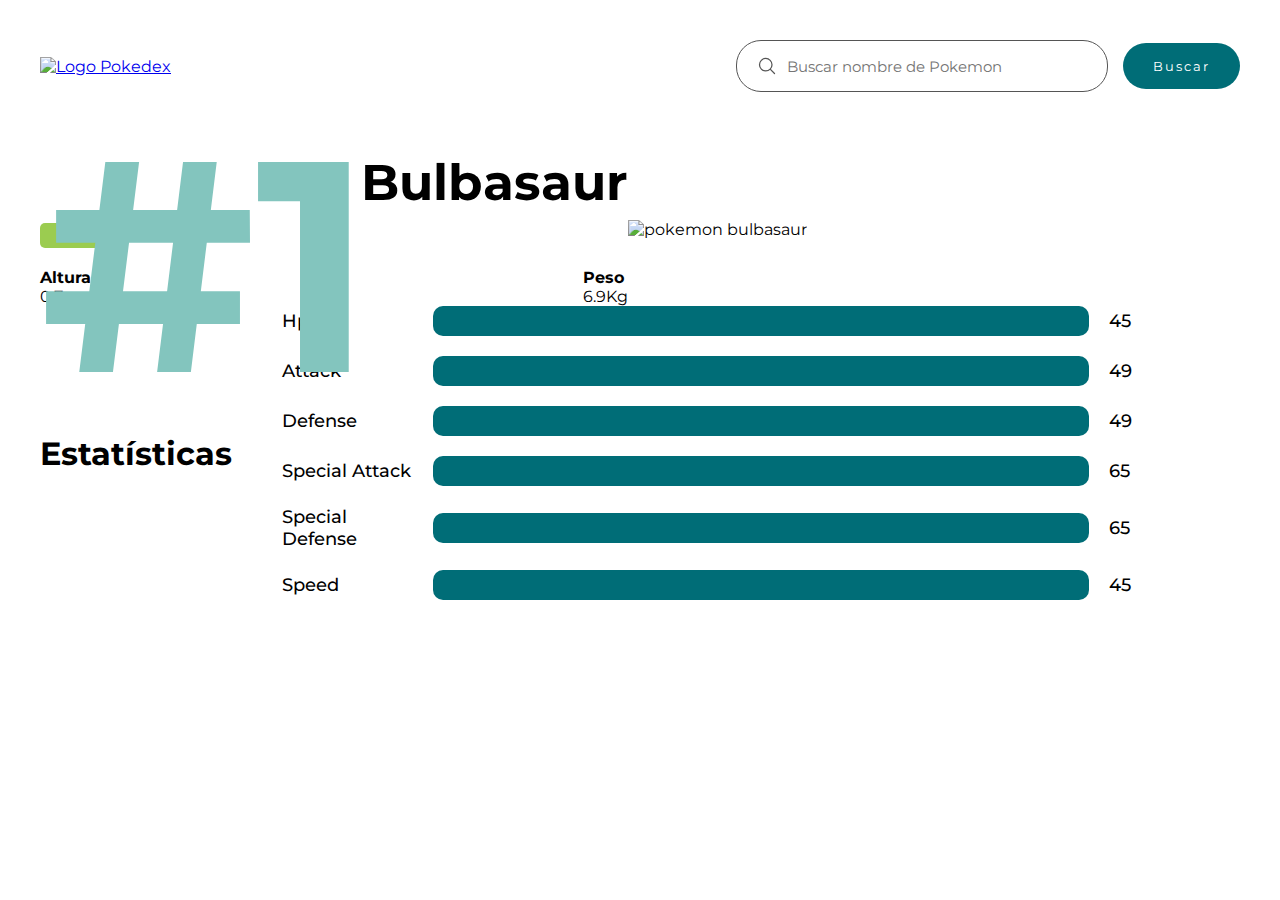
==== pokemon.html @ 783f9597 "Add files via upload" ====
<!DOCTYPE html>
<html lang="en">
	<head>
		<meta charset="UTF-8" />
		<meta http-equiv="X-UA-Compatible" content="IE=edge" />
		<meta
			name="viewport"
			content="width=device-width, initial-scale=1.0"
		/>
		<title>Pokemon</title>
		<link rel="stylesheet" href="style.css" />
	</head>
	<body>
		<header class="container">
			<a href="/" class="logo">
				<img src="img/Pokédex_logo.png" alt="Logo Pokedex" />
			</a>
			<form>
				<div class="form-group">
					<svg
						xmlns="http://www.w3.org/2000/svg"
						fill="none"
						viewBox="0 0 24 24"
						stroke-width="1.5"
						stroke="currentColor"
						class="icon-search"
					>
						<path
							stroke-linecap="round"
							stroke-linejoin="round"
							d="M21 21l-5.197-5.197m0 0A7.5 7.5 0 105.196 5.196a7.5 7.5 0 0010.607 10.607z"
						/>
					</svg>
					<input
						type="search"
						placeholder="Buscar nombre de Pokemon"
					/>
				</div>

				<button class="btn-search">Buscar</button>
			</form>
		</header>

		<main class="container main-pokemon">
			<div class="header-main-pokemon">
				<span class="number-pokemon">#1</span>
				<div class="container-img-pokemon">
					<img
						src="https://assets.pokemon.com/assets/cms2/img/pokedex/detail/001.png"
						alt="pokemon bulbasaur"
					/>
				</div>

				<div class="container-info-pokemon">
					<h1>Bulbasaur</h1>
					<div class="card-types">
						<span class="grass">Planta</span>
					</div>
					<div class="info-pokemon">
						<div class="group-info">
							<p>Altura</p>
							<span>0.7m</span>
						</div>
						<div class="group-info">
							<p>Peso</p>
							<span>6.9Kg</span>
						</div>
					</div>
				</div>
			</div>

			<div class="container-stats">
                <h1>Estatísticas</h1>
                <div class="stats">
                    <div class="stat-group">
                        <span>Hp</span>
                        <div class="progress-bar"></div>
                        <span class="counter-stat">45</span>
                    </div>
                    <div class="stat-group">
                        <span>Attack</span>
                        <div class="progress-bar"></div>
                        <span class="counter-stat">49</span>
                    </div>
                    <div class="stat-group">
                        <span>Defense</span>
                        <div class="progress-bar"></div>
                        <span class="counter-stat">49</span>
                    </div>
                    <div class="stat-group">
                        <span>Special Attack</span>
                        <div class="progress-bar"></div>
                        <span class="counter-stat">65</span>
                    </div>
                    <div class="stat-group">
                        <span>Special Defense</span>
                        <div class="progress-bar"></div>
                        <span class="counter-stat">65</span>
                    </div>
                    <div class="stat-group">
                        <span>Speed</span>
                        <div class="progress-bar"></div>
                        <span class="counter-stat">45</span>
                    </div>
                </div>
            </div>
		</main>
	</body>
</html>
---- style.css ----
@import url('https://fonts.googleapis.com/css2?family=Montserrat:wght@300;500;700&display=swap');

:root{
    --color-fire: #ff7402;
	--color-grass: #9bcc50;
	--color-steel: #9eb7b8;
	--color-water: #4592c4;
	--color-psychic: #f366b9;
	--color-ground: #ab9842;
	--color-ice: #51c4e7;
	--color-flying: #3dc7ef;
	--color-ghost: #4d5b64;
	--color-normal: #a4acaf;
	--color-poison: #7e0058;
	--color-rock: #a38c21;
	--color-fighting: #d56723;
	--color-dark: #707070;
	--color-bug: #729f3f;
	--color-dragon: linear-gradient(180deg, #53a4cf 50%, #f16e57 50%);
	--color-electric: #bba909;
	--color-fairy: #fdb9e9;
	--color-shadow: #7b62a3;
	--color-unknow: #757575;

	--color-primary: #006d77;
	--color-primary-hover: #83c5be;
}

*{
    margin: 0;
    padding: 0;
    box-sizing: border-box;
}

body{
    font-family: 'Montserrat';
}

/* Globales */
.container{
    max-width: 1200px;
    margin: 0 auto;
}

/* header */

header{
    display: flex;
    align-items: center;
    justify-content: space-between;

    padding: 40px 0;
}

.logo img{
    width: 150px;
}

header form{
    display: flex;
    align-items: center;

    gap: 15px;
}

.form-group{
    display: flex;
    align-items: center;
    gap: 10px;

    border: 1px solid #555;
    padding: 15px 20px;
    border-radius: 25px;
}

.form-group input{
    font-family: inherit;
    width: 300px;
    border: none;
    outline: none;
    font-size: 15px;
}


.icon-search{
    width: 20px;
    height: 20px;
    stroke: #555;
}

.btn-search{
    border: none;
    outline: none;
    border-radius: 25px;
    font-family: inherit;
    padding: 15px 30px;
    cursor: pointer;
    letter-spacing: 2px;
    background-color: var(--color-primary);
    color: #fff;
}

.btn-search:hover{
    background-color: var(--color-primary-hover);
    color: #000;
}

/* Btn Filter */
.container-filter{
    display: flex;
}

.icon-filter{
    display: flex;
    align-items: center;
    gap: 15px;

    margin-bottom: 20px;
    cursor: pointer;
}

.icon-filter .icon{
    width: 30px;
    height: 30px;
    stroke: #555;
}

/* Card List Pokemon */
.card-list-pokemon{
    display: grid;
    grid-template-columns: repeat(4, 1fr);
    gap: 20px;
}

.card-pokemon {
    cursor: pointer;
    text-decoration: none;
}

.card-img{
    background-color: #f2f2f2;

    display: flex;
    align-items: center;
    justify-content: center;
    border-radius: 5px;
    height: 250px;
}

.card-img img{
    width: 100%;
    height: 100%;
}

.card-info{
    padding: 15px;
}

.card-info h3{
    color: #333;
}

.pokemon-id{
    display: block;
    color: #888;
    margin-bottom: 15px;
}

.card-types{
    display: flex;
    gap: 10px;
    margin-top: 10px;
}

.card-types span{
    font-size: 12px;
    padding: 5px 20px;
    border-radius: 5px;
    color: #fff;
}

/* Types of Pokemon */
.water {
	background-color: var(--color-water);
}

.grass {
	background-color: var(--color-grass);
}

.poison {
	background-color: var(--color-poison);
}

.fire {
	background-color: var(--color-fire);
}

.bug {
	background-color: var(--color-bug);
}

.dragon {
	background: var(--color-dragon);
}

.flying {
	background-color: var(--color-flying);
}

.ground {
	background-color: var(--color-ground);
}

.steel {
	background-color: var(--color-steel);
}

.psychic {
	background-color: var(--color-psychic);
}

.ice {
	background-color: var(--color-ice);
}

.ghost {
	background-color: var(--color-ghost);
}

.normal {
	background-color: var(--color-normal);
}

.rock {
	background-color: var(--color-rock);
}

.electric {
	background-color: var(--color-electric);
}

.fighting {
	background-color: var(--color-fighting);
}

.fairy {
	background-color: var(--color-fairy);
}

.dark {
	background-color: var(--color-dark);
}

/* Container Filters */
.container-filters{
    display: flex;
    justify-content: center;

    position: fixed;
    top: 0;
    left: -300px;
    width: 250px;

    color: #555;
    background-color: #f2f2f2;
    height: 100%;
    padding-top: 140px;
    transition: all .3s linear;

}

.container-filters.active{
    left: 0;
}

.filter-by-type{
    display: flex;
    flex-direction: column;

    gap: 20px;
}

.filter-by-type span{
    font-weight: 700;
    font-size: 22px;
}

.group-type{
    display: flex;
    gap: 10px;

    margin-left: 15px ;
}

.group-type label{
    cursor: pointer;
}

/* 
======================================= 
Styles of Pokemon Single Page
======================================= 
*/

.main-pokemon{
    display: flex;
    flex-direction: column;
    margin-bottom: 50px;
}

.header-main-pokemon{
    margin-top: 20px;

    display: flex;
    align-items: center;

    position: relative;
}

.number-pokemon{
    position: absolute;
    top: -70px;
    left: 0;

    font-size: 300px;
    font-weight: 700;
    color: var(--color-primary-hover);
}

.container-img-pokemon{
    order: 2;
    flex: 1;
    padding: 25px 25px 25px 0;
}

.container-img-pokemon img{
    width: 100%;
}

.container-info-pokemon{
    display: flex;
    flex-direction: column;

    order: 1;
    flex: 1;
}

.container-info-pokemon h1{
    text-align: right;
    font-size: 50px;


}

.info-pokemon{
    display: flex;
    justify-content: space-between;

    margin-top: 20px;
}

.group-info p{
    font-weight: 700;
}

/* Stats */
.container-stats{
    display: flex;
    gap: 50px;
    align-items: center;
}

.stats{
    display: flex;
    flex-direction: column;
    gap: 20px;
    flex: 1;
}

.stat-group{
	display: flex;
	align-items: center;
	gap: 20px;
}

.stat-group span{
	flex: 20%;
	font-weight: 500;
	font-size: 18px;
}


.progress-bar{
	width: 100%;
	height: 30px;
	background-color: var(--color-primary);
	border-radius: 10px;
}
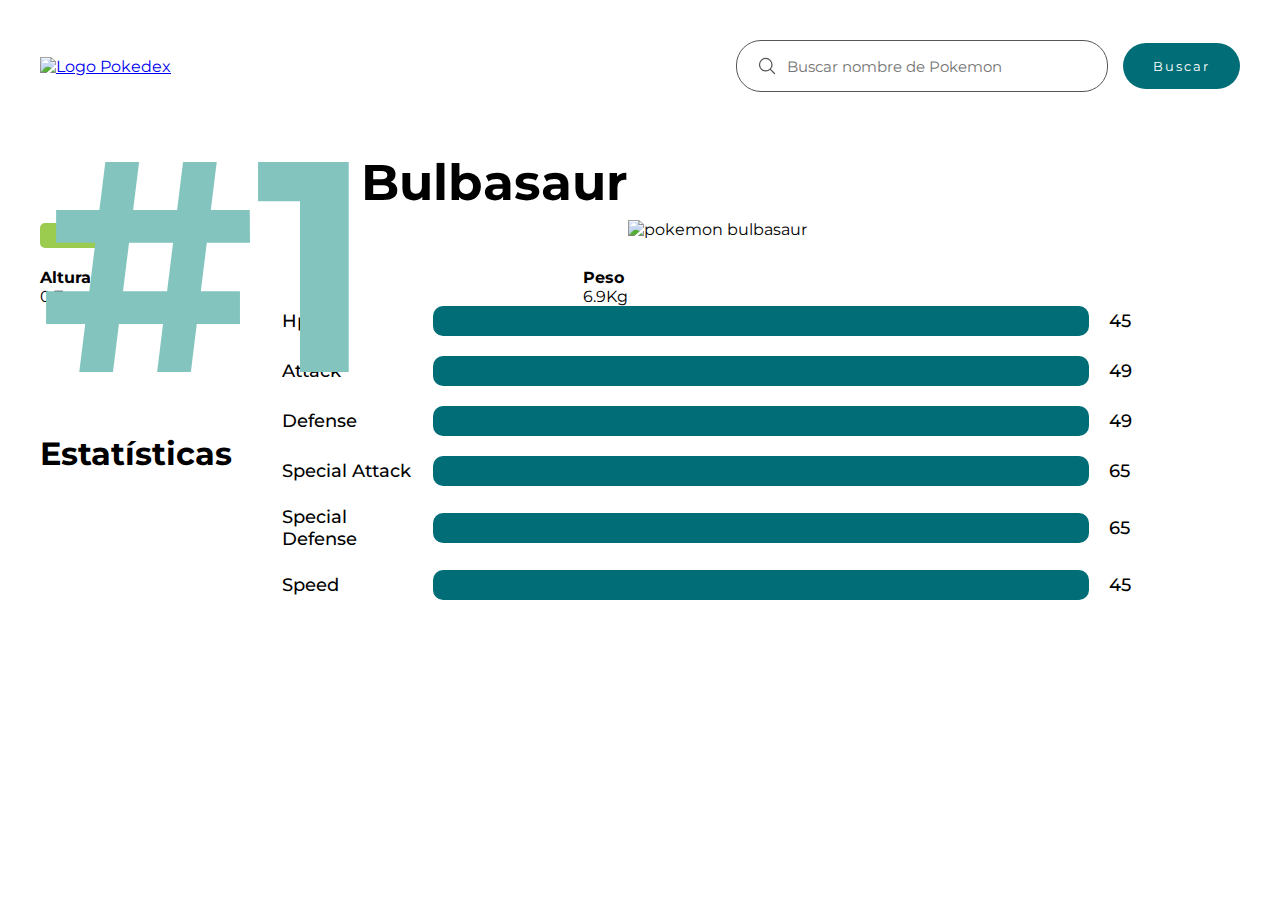
==== commit afcd560c: "Add files via upload" ====
--- a/pokemon.html
+++ b/pokemon.html
@@ -1,109 +1,114 @@
 <!DOCTYPE html>
 <html lang="en">
-	<head>
-		<meta charset="UTF-8" />
-		<meta http-equiv="X-UA-Compatible" content="IE=edge" />
-		<meta
-			name="viewport"
-			content="width=device-width, initial-scale=1.0"
-		/>
-		<title>Pokemon</title>
-		<link rel="stylesheet" href="style.css" />
-	</head>
-	<body>
-		<header class="container">
-			<a href="/" class="logo">
-				<img src="img/Pokédex_logo.png" alt="Logo Pokedex" />
-			</a>
-			<form>
-				<div class="form-group">
-					<svg
-						xmlns="http://www.w3.org/2000/svg"
-						fill="none"
-						viewBox="0 0 24 24"
-						stroke-width="1.5"
-						stroke="currentColor"
-						class="icon-search"
-					>
-						<path
-							stroke-linecap="round"
-							stroke-linejoin="round"
-							d="M21 21l-5.197-5.197m0 0A7.5 7.5 0 105.196 5.196a7.5 7.5 0 0010.607 10.607z"
-						/>
-					</svg>
-					<input
-						type="search"
-						placeholder="Buscar nombre de Pokemon"
-					/>
-				</div>
+<head>
+    <meta charset="UTF-8" />
+    <meta http-equiv="X-UA-Compatible" content="IE=edge" />
+    <meta name="viewport" content="width=device-width, initial-scale=1.0" />
+    <title>Pokemon</title>
+    <link rel="stylesheet" href="style.css" />
+</head>
+<body>
+    <header class="container">
+        <a href="/" class="logo">
+            <img src="img/Pokédex_logo.png" alt="Logo Pokedex" />
+        </a>
+        <form>
+            <div class="form-group">
+                <svg
+                    xmlns="http://www.w3.org/2000/svg"
+                    fill="none"
+                    viewBox="0 0 24 24"
+                    stroke-width="1.5"
+                    stroke="currentColor"
+                    class="icon-search"
+                >
+                    <path
+                        stroke-linecap="round"
+                        stroke-linejoin="round"
+                        d="M21 21l-5.197-5.197m0 0A7.5 7.5 0 105.196 5.196a7.5 7.5 0 0010.607 10.607z"
+                    />
+                </svg>
+                <input
+                    type="search"
+                    placeholder="Buscar nombre de Pokemon"
+                />
+            </div>
 
-				<button class="btn-search">Buscar</button>
-			</form>
-		</header>
+            <button class="btn-search">Buscar</button>
+        </form>
+    </header>
 
-		<main class="container main-pokemon">
-			<div class="header-main-pokemon">
-				<span class="number-pokemon">#1</span>
-				<div class="container-img-pokemon">
-					<img
-						src="https://assets.pokemon.com/assets/cms2/img/pokedex/detail/001.png"
-						alt="pokemon bulbasaur"
-					/>
-				</div>
+    <main class="container main-pokemon">
+        <!-- Bulbasaur -->
+        <div class="header-main-pokemon">
+            <span class="number-pokemon">#1</span>
+            <div class="container-img-pokemon">
+                <img
+                    src="https://assets.pokemon.com/assets/cms2/img/pokedex/detail/001.png"
+                    alt="pokemon bulbasaur"
+                    class="pokemon-image"
+                />
+            </div>
 
-				<div class="container-info-pokemon">
-					<h1>Bulbasaur</h1>
-					<div class="card-types">
-						<span class="grass">Planta</span>
-					</div>
-					<div class="info-pokemon">
-						<div class="group-info">
-							<p>Altura</p>
-							<span>0.7m</span>
-						</div>
-						<div class="group-info">
-							<p>Peso</p>
-							<span>6.9Kg</span>
-						</div>
-					</div>
-				</div>
-			</div>
-
-			<div class="container-stats">
-                <h1>Estatísticas</h1>
-                <div class="stats">
-                    <div class="stat-group">
-                        <span>Hp</span>
-                        <div class="progress-bar"></div>
-                        <span class="counter-stat">45</span>
+            <div class="container-info-pokemon">
+                <h1 class="pokemon-name">Bulbasaur</h1>
+                <div class="card-types">
+                    <span class="grass">Planta</span>
+                </div>
+                <div class="info-pokemon">
+                    <div class="group-info">
+                        <p>Altura</p>
+                        <span class="pokemon-height">0.7m</span>
                     </div>
-                    <div class="stat-group">
-                        <span>Attack</span>
-                        <div class="progress-bar"></div>
-                        <span class="counter-stat">49</span>
-                    </div>
-                    <div class="stat-group">
-                        <span>Defense</span>
-                        <div class="progress-bar"></div>
-                        <span class="counter-stat">49</span>
-                    </div>
-                    <div class="stat-group">
-                        <span>Special Attack</span>
-                        <div class="progress-bar"></div>
-                        <span class="counter-stat">65</span>
-                    </div>
-                    <div class="stat-group">
-                        <span>Special Defense</span>
-                        <div class="progress-bar"></div>
-                        <span class="counter-stat">65</span>
-                    </div>
-                    <div class="stat-group">
-                        <span>Speed</span>
-                        <div class="progress-bar"></div>
-                        <span class="counter-stat">45</span>
+                    <div class="group-info">
+                        <p>Peso</p>
+                        <span class="pokemon-weight">6.9Kg</span>
                     </div>
                 </div>
             </div>
-		</main>
-	</body>
-</html>+        </div>
+
+        <div class="container-stats">
+            <h1>Estatísticas</h1>
+            <div class="stats">
+                <div class="stat-group">
+                    <span>Hp</span>
+                    <div class="progress-bar"></div>
+                    <span class="counter-stat">45</span>
+                </div>
+                <div class="stat-group">
+                    <span>Attack</span>
+                    <div class="progress-bar"></div>
+                    <span class="counter-stat">49</span>
+                </div>
+                <div class="stat-group">
+                    <span>Defense</span>
+                    <div class="progress-bar"></div>
+                    <span class="counter-stat">49</span>
+                </div>
+                <div class="stat-group">
+                    <span>Special Attack</span>
+                    <div class="progress-bar"></div>
+                    <span class="counter-stat">65</span>
+                </div>
+                <div class="stat-group">
+                    <span>Special Defense</span>
+                    <div class="progress-bar"></div>
+                    <span class="counter-stat">65</span>
+                </div>
+                <div class="stat-group">
+                    <span>Speed</span>
+                    <div class="progress-bar"></div>
+                    <span class="counter-stat">45</span>
+                </div>
+            </div>
+        </div>
+
+       
+
+        <!-- Adicione mais cartões conforme necessário -->
+
+    </main>
+    <script src="main.js"></script>
+</body>
+</html>
--- a/style.css
+++ b/style.css
@@ -253,22 +253,40 @@
 }
 
 /* Container Filters */
-.container-filters{
+/* ... Outras partes do seu CSS ... */
+
+.container-filters {
     display: flex;
     justify-content: center;
+    flex-direction: column;
 
     position: fixed;
     top: 0;
     left: -300px;
     width: 250px;
-
+    height: 100%;
     color: #555;
     background-color: #f2f2f2;
-    height: 100%;
     padding-top: 140px;
     transition: all .3s linear;
-
-}
+    z-index: 1000;
+    overflow-y: auto; /* Adiciona uma barra de rolagem se necessário */
+
+    /* Adiciona uma borda para separar o botão de fechar */
+    border-right: 1px solid #ddd;
+}
+
+.close-btn {
+    padding: 15px;
+    text-align: center;
+    cursor: pointer;
+    background-color: #ddd;
+    color: #555;
+    font-weight: bold;
+}
+
+/* ... Outras partes do seu CSS ... */
+
 
 .container-filters.active{
     left: 0;
@@ -398,3 +416,4 @@
 	border-radius: 10px;
 }
 
+
